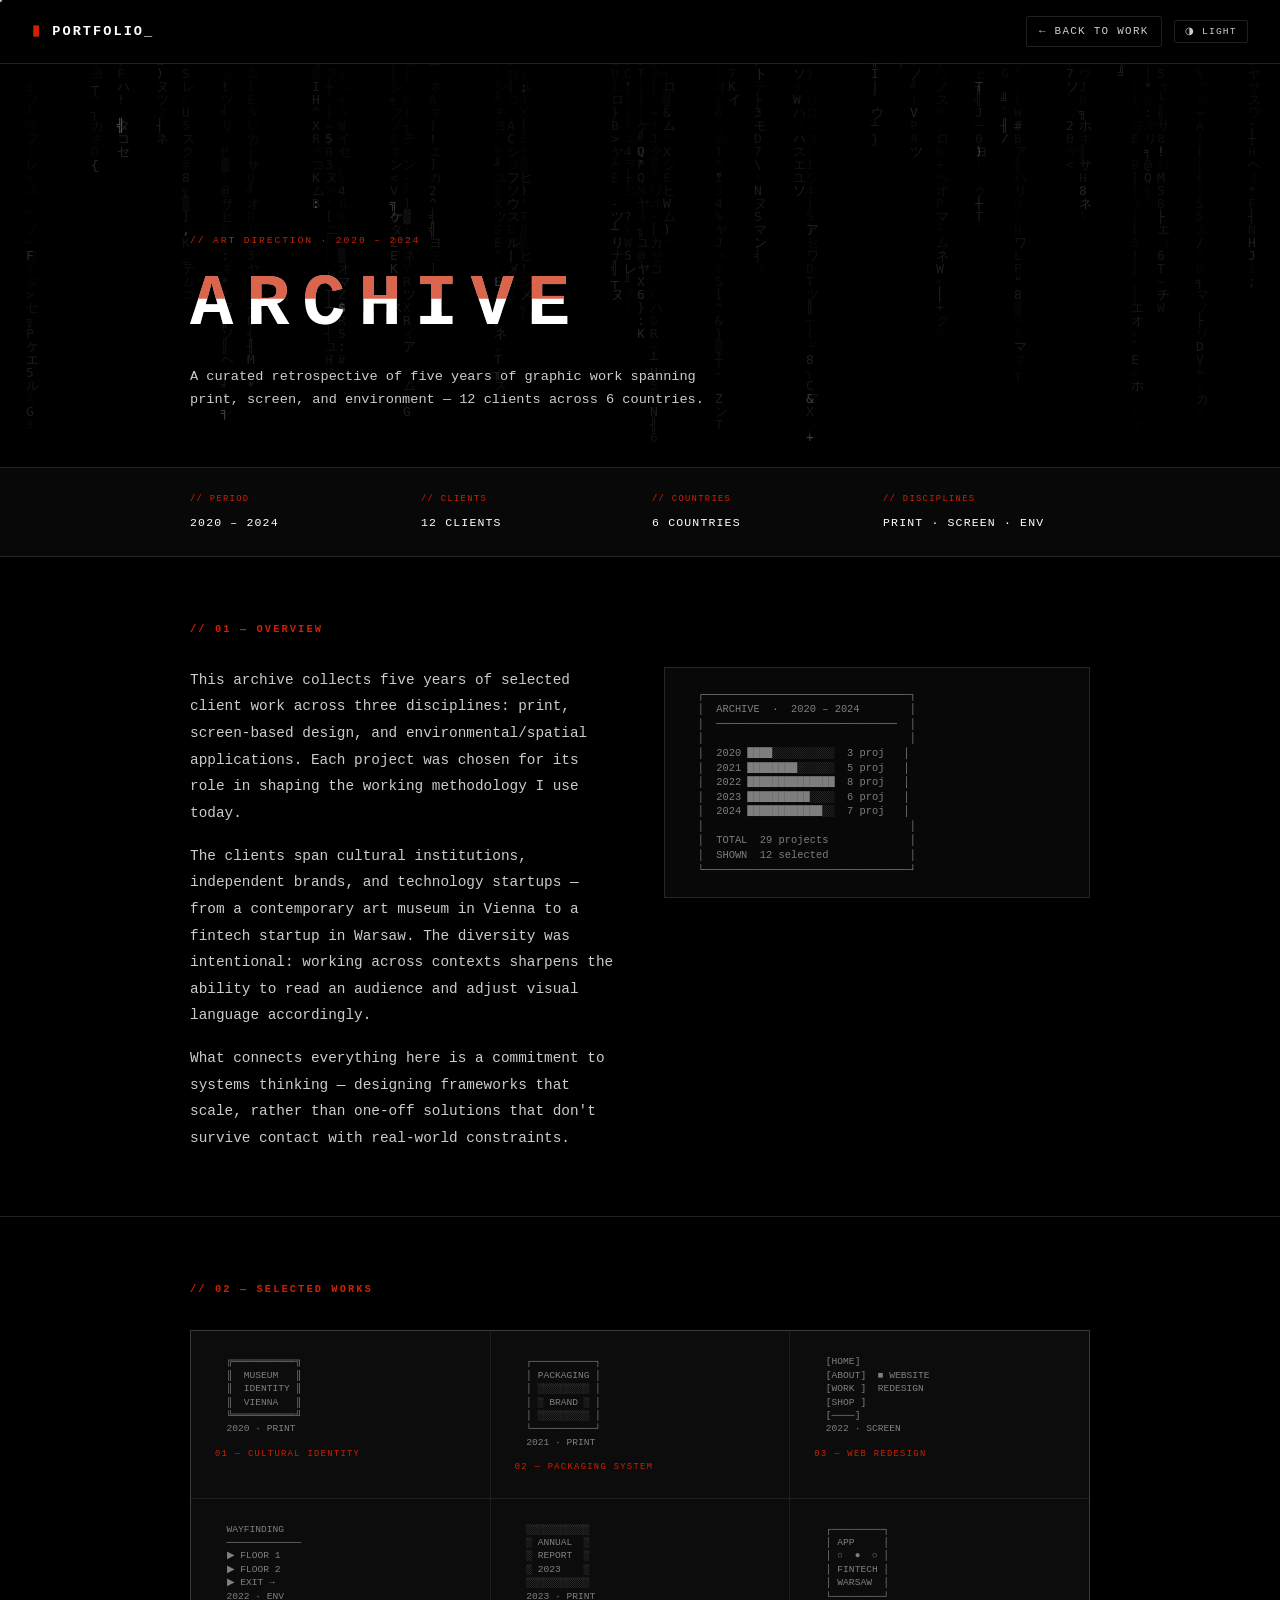
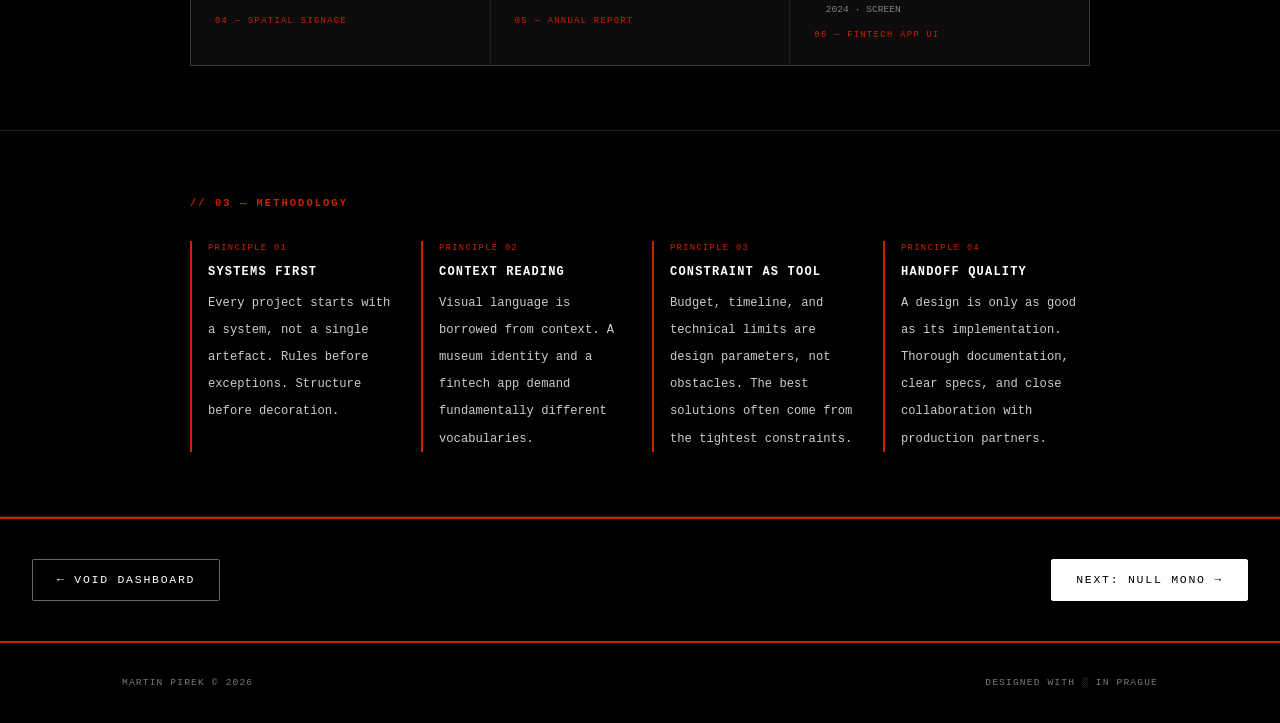
==== projects/archive.html @ 2f3c6353 "Initial portfolio site — Martin Pirek Matrix white/black theme, homepage, about, work, contact, and " ====
<!DOCTYPE html>
<html lang="en" data-page="project">
<head>
  <meta charset="UTF-8" />
  <meta name="viewport" content="width=device-width, initial-scale=1.0" />
  <title>Archive 2020–2024 — Martin Pirek</title>
  <link rel="stylesheet" href="../style.css" />
</head>
<body>

  <canvas id="matrix-canvas"></canvas>

  <nav id="navbar">
    <div class="nav-brand"><span class="nav-cursor">▮</span> PORTFOLIO_</div>
    <div style="display:flex;gap:0.75rem;align-items:center;">
      <a href="../index.html#work" class="nav-back">← BACK TO WORK</a>
      <button class="theme-toggle" id="theme-toggle" aria-label="Toggle light/dark mode">
        <span id="theme-label">◑ LIGHT</span>
      </button>
    </div>
  </nav>

  <main>

    <!-- HERO -->
    <section class="project-hero">
      <div class="project-hero-inner">
        <span class="project-cat">// ART DIRECTION · 2020 – 2024</span>
        <h1 class="project-title glitch" data-text="ARCHIVE">ARCHIVE</h1>
        <p class="project-tagline">A curated retrospective of five years of graphic work spanning print, screen, and environment — 12 clients across 6 countries.</p>
      </div>
    </section>

    <!-- META -->
    <div class="project-meta-bar">
      <div class="meta-grid">
        <div><span class="meta-label">// PERIOD</span><span class="meta-value">2020 – 2024</span></div>
        <div><span class="meta-label">// CLIENTS</span><span class="meta-value">12 CLIENTS</span></div>
        <div><span class="meta-label">// COUNTRIES</span><span class="meta-value">6 COUNTRIES</span></div>
        <div><span class="meta-label">// DISCIPLINES</span><span class="meta-value">PRINT · SCREEN · ENV</span></div>
      </div>
    </div>

    <!-- OVERVIEW -->
    <section class="project-section">
      <div class="project-section-inner">
        <h2 class="project-section-title">// 01 — OVERVIEW</h2>
        <div class="project-body">
          <div>
            <p>This archive collects five years of selected client work across three disciplines: print, screen-based design, and environmental/spatial applications. Each project was chosen for its role in shaping the working methodology I use today.</p>
            <p>The clients span cultural institutions, independent brands, and technology startups — from a contemporary art museum in Vienna to a fintech startup in Warsaw. The diversity was intentional: working across contexts sharpens the ability to read an audience and adjust visual language accordingly.</p>
            <p>What connects everything here is a commitment to systems thinking — designing frameworks that scale, rather than one-off solutions that don't survive contact with real-world constraints.</p>
          </div>
          <pre class="project-ascii-block">
  ┌─────────────────────────────────┐
  │  ARCHIVE  ·  2020 – 2024        │
  │  ─────────────────────────────  │
  │                                 │
  │  2020 ████░░░░░░░░░░  3 proj   │
  │  2021 ████████░░░░░░  5 proj   │
  │  2022 ██████████████  8 proj   │
  │  2023 ██████████░░░░  6 proj   │
  │  2024 ████████████░░  7 proj   │
  │                                 │
  │  TOTAL  29 projects             │
  │  SHOWN  12 selected             │
  └─────────────────────────────────┘</pre>
        </div>
      </div>
    </section>

    <!-- SELECTED WORKS -->
    <section class="project-section">
      <div class="project-section-inner">
        <h2 class="project-section-title">// 02 — SELECTED WORKS</h2>
        <div class="gallery-grid">
          <div class="gallery-item">  ╔═══════════╗
  ║  MUSEUM   ║
  ║  IDENTITY ║
  ║  VIENNA   ║
  ╚═══════════╝
  2020 · PRINT<span class="gallery-item-label">01 — CULTURAL IDENTITY</span></div>
          <div class="gallery-item">  ┌───────────┐
  │ PACKAGING │
  │ ░░░░░░░░░ │
  │ ░ BRAND ░ │
  │ ░░░░░░░░░ │
  └───────────┘
  2021 · PRINT<span class="gallery-item-label">02 — PACKAGING SYSTEM</span></div>
          <div class="gallery-item">  [HOME]
  [ABOUT]  ■ WEBSITE
  [WORK ]  REDESIGN
  [SHOP ]
  [────]
  2022 · SCREEN<span class="gallery-item-label">03 — WEB REDESIGN</span></div>
          <div class="gallery-item">  WAYFINDING
  ─────────────
  ▶ FLOOR 1
  ▶ FLOOR 2
  ▶ EXIT →
  2022 · ENV<span class="gallery-item-label">04 — SPATIAL SIGNAGE</span></div>
          <div class="gallery-item">  ░░░░░░░░░░░
  ░ ANNUAL  ░
  ░ REPORT  ░
  ░ 2023    ░
  ░░░░░░░░░░░
  2023 · PRINT<span class="gallery-item-label">05 — ANNUAL REPORT</span></div>
          <div class="gallery-item">  ┌─────────┐
  │ APP     │
  │ ○  ●  ○ │
  │ FINTECH │
  │ WARSAW  │
  └─────────┘
  2024 · SCREEN<span class="gallery-item-label">06 — FINTECH APP UI</span></div>
        </div>
      </div>
    </section>

    <!-- METHODOLOGY -->
    <section class="project-section">
      <div class="project-section-inner">
        <h2 class="project-section-title">// 03 — METHODOLOGY</h2>
        <div class="process-steps">
          <div class="process-step">
            <span class="step-num">PRINCIPLE 01</span>
            <span class="step-title">SYSTEMS FIRST</span>
            <span class="step-desc">Every project starts with a system, not a single artefact. Rules before exceptions. Structure before decoration.</span>
          </div>
          <div class="process-step">
            <span class="step-num">PRINCIPLE 02</span>
            <span class="step-title">CONTEXT READING</span>
            <span class="step-desc">Visual language is borrowed from context. A museum identity and a fintech app demand fundamentally different vocabularies.</span>
          </div>
          <div class="process-step">
            <span class="step-num">PRINCIPLE 03</span>
            <span class="step-title">CONSTRAINT AS TOOL</span>
            <span class="step-desc">Budget, timeline, and technical limits are design parameters, not obstacles. The best solutions often come from the tightest constraints.</span>
          </div>
          <div class="process-step">
            <span class="step-num">PRINCIPLE 04</span>
            <span class="step-title">HANDOFF QUALITY</span>
            <span class="step-desc">A design is only as good as its implementation. Thorough documentation, clear specs, and close collaboration with production partners.</span>
          </div>
        </div>
      </div>
    </section>

    <!-- PROJECT NAV -->
    <div class="project-nav-footer">
      <a href="void-dashboard.html" class="btn-ghost">← VOID DASHBOARD</a>
      <a href="null-mono.html" class="btn-primary">NEXT: NULL MONO →</a>
    </div>

  </main>

  <footer class="site-footer">
    <div class="footer-inner">
      <div class="footer-bottom">
        <span>MARTIN PIREK © 2026</span>
        <span>DESIGNED WITH ░ IN PRAGUE</span>
      </div>
    </div>
  </footer>

  <script src="../script.js"></script>
</body>
</html>
---- style.css ----
/* ═══════════════════════════════════════════════════════════
   PORTFOLIO — MATRIX WHITE/BLACK THEME
   ═══════════════════════════════════════════════════════════ */

/* ─── RESET & TOKENS ─────────────────────────────────────── */
*, *::before, *::after {
  margin: 0;
  padding: 0;
  box-sizing: border-box;
}

:root {
  --bg:         #000000;
  --surface:    rgba(10, 10, 10, 0.88);
  --surface-2:  rgba(20, 20, 20, 0.92);
  --border:     rgba(255, 255, 255, 0.12);
  --border-hi:  rgba(255, 255, 255, 0.4);
  --text:       #ffffff;
  --text-dim:   rgba(255, 255, 255, 0.8);
  --text-faint: rgba(255, 255, 255, 0.48);
  --accent:     #ffffff;
  --red:        #cc2200;
  --mono:       'Courier New', 'Courier', monospace;
  --nav-h:      64px;
  --radius:     2px;
}

html {
  scroll-behavior: smooth;
  scroll-padding-top: var(--nav-h);
  background: var(--bg);
  color: var(--text);
  font-family: var(--mono);
  font-size: 16px;
  line-height: 1.7;
  -webkit-font-smoothing: antialiased;
}

body {
  overflow-x: hidden;
  min-height: 100vh;
}

a { color: inherit; text-decoration: none; }
ul { list-style: none; }
img { display: block; max-width: 100%; }

/* ─── LIGHT MODE TOKENS ──────────────────────────────────── */
html[data-theme="light"] {
  --bg:         #f5f5f0;
  --surface:    rgba(235, 235, 230, 0.92);
  --surface-2:  rgba(220, 220, 215, 0.96);
  --border:     rgba(0, 0, 0, 0.1);
  --border-hi:  rgba(0, 0, 0, 0.35);
  --text:       #000000;
  --text-dim:   rgba(0, 0, 0, 0.78);
  --text-faint: rgba(0, 0, 0, 0.52);
  --accent:     #000000;
  --red:        #cc2200;
}

html[data-theme="light"] body { background: var(--bg); }

html[data-theme="light"] #navbar {
  background: rgba(245, 245, 240, 0.88);
}

html[data-theme="light"] .btn-primary {
  background: #000;
  color: #fff;
  border-color: #000;
}

html[data-theme="light"] .btn-primary:hover {
  background: transparent;
  color: #000;
}

html[data-theme="light"] .btn-submit:hover {
  background: #000;
  color: #fff;
  border-color: #000;
}

/* ─── SCROLLBAR ──────────────────────────────────────────── */
::-webkit-scrollbar              { width: 6px; }
::-webkit-scrollbar-track        { background: #000; }
::-webkit-scrollbar-thumb        { background: #333; border-radius: 0; }
::-webkit-scrollbar-thumb:hover  { background: #555; }

html[data-theme="light"] ::-webkit-scrollbar-track { background: #f5f5f0; }
html[data-theme="light"] ::-webkit-scrollbar-thumb { background: #bbb; }
html[data-theme="light"] ::-webkit-scrollbar-thumb:hover { background: #888; }

/* ─── MATRIX CANVAS ──────────────────────────────────────── */
#matrix-canvas {
  position: fixed;
  inset: 0;
  z-index: 0;
  pointer-events: none;
  opacity: 0.38;
}

/* ─── NAV ────────────────────────────────────────────────── */
#navbar {
  position: fixed;
  top: 0;
  left: 0;
  right: 0;
  z-index: 100;
  height: var(--nav-h);
  display: flex;
  align-items: center;
  justify-content: space-between;
  padding: 0 2rem;
  background: rgba(0, 0, 0, 0.85);
  border-bottom: 1px solid var(--border);
  backdrop-filter: blur(8px);
  -webkit-backdrop-filter: blur(8px);
  transition: border-color 0.3s;
}

#navbar.scrolled {
  border-bottom-color: var(--border-hi);
}

.nav-brand {
  font-size: 0.85rem;
  font-weight: bold;
  letter-spacing: 0.15em;
  white-space: nowrap;
  color: var(--text);
}

.nav-cursor {
  animation: blink 1s step-end infinite;
  color: var(--red);
}

.nav-links {
  display: flex;
  gap: 0.25rem;
}

.nav-link {
  padding: 0.35rem 0.75rem;
  font-size: 0.72rem;
  letter-spacing: 0.12em;
  color: var(--text-dim);
  border: 1px solid transparent;
  border-radius: var(--radius);
  transition: color 0.2s, border-color 0.2s, background 0.2s;
}

.nav-link:hover,
.nav-link.active {
  color: var(--red);
  border-color: var(--red);
  background: rgba(204,34,0,0.06);
}

.nav-toggle {
  display: none;
  flex-direction: column;
  gap: 5px;
  cursor: pointer;
  background: none;
  border: none;
  padding: 4px;
}

.nav-toggle span {
  display: block;
  width: 24px;
  height: 1px;
  background: var(--text);
  transition: transform 0.3s, opacity 0.3s;
}

/* ── Theme toggle ── */
.theme-toggle {
  background: transparent;
  border: 1px solid var(--border);
  color: var(--text-dim);
  font-family: var(--mono);
  font-size: 0.6rem;
  letter-spacing: 0.12em;
  padding: 0.3rem 0.65rem;
  border-radius: var(--radius);
  cursor: pointer;
  white-space: nowrap;
  transition: color 0.2s, border-color 0.2s, background 0.2s;
}

.theme-toggle:hover {
  color: var(--text);
  border-color: var(--border-hi);
  background: rgba(128,128,128,0.08);
}

/* ─── SECTIONS ───────────────────────────────────────────── */
.section {
  position: relative;
  z-index: 1;
  min-height: 100vh;
  display: flex;
  align-items: center;
}

.section-inner {
  width: 100%;
  max-width: 1100px;
  margin: 0 auto;
  padding: 6rem 2rem;
}

.section-header {
  display: flex;
  align-items: center;
  gap: 1.25rem;
  margin-bottom: 3.5rem;
}

.section-index {
  font-size: 0.72rem;
  color: var(--red);
  letter-spacing: 0.1em;
  white-space: nowrap;
}

.section-title {
  font-size: 1.6rem;
  font-weight: bold;
  letter-spacing: 0.25em;
  white-space: nowrap;
}

.section-line {
  flex: 1;
  height: 1px;
  background: linear-gradient(to right, var(--red), var(--border));
}

/* ─── HERO ───────────────────────────────────────────────── */
.hero-section {
  background: transparent;
  padding-top: var(--nav-h);
}

.hero-inner {
  width: 100%;
  max-width: 900px;
  margin: 0 auto;
  padding: 0 2rem;
  display: flex;
  flex-direction: column;
  align-items: flex-start;
  gap: 1.5rem;
}

.ascii-badge {
  font-size: 0.7rem;
  line-height: 1.4;
  color: var(--text-dim);
  white-space: pre;
  overflow-x: auto;
}

/* ── Glitch Effect ── */
.hero-name {
  font-size: clamp(3rem, 9vw, 6.5rem);
  font-weight: bold;
  letter-spacing: 0.15em;
  line-height: 1;
  position: relative;
  cursor: default;
}

.glitch {
  position: relative;
}

.glitch::before,
.glitch::after {
  content: attr(data-text);
  position: absolute;
  top: 0;
  left: 0;
  width: 100%;
  height: 100%;
  pointer-events: none;
}

.glitch::before {
  color: rgba(204, 34, 0, 0.7);
  clip-path: polygon(0 0, 100% 0, 100% 42%, 0 42%);
  animation: glitch-top 3.5s infinite;
}

.glitch::after {
  color: rgba(255,255,255,0.4);
  clip-path: polygon(0 58%, 100% 58%, 100% 100%, 0 100%);
  animation: glitch-bot 3.5s infinite;
}

@keyframes glitch-top {
  0%, 92%, 100% { transform: translate(0); opacity: 0; }
  93%            { transform: translate(-3px, -1px); opacity: 1; }
  95%            { transform: translate(3px, 1px);  opacity: 1; }
  97%            { transform: translate(-2px, 0);   opacity: 1; }
  99%            { transform: translate(0);          opacity: 0; }
}

@keyframes glitch-bot {
  0%, 92%, 100% { transform: translate(0); opacity: 0; }
  94%            { transform: translate(3px, 1px);  opacity: 1; }
  96%            { transform: translate(-3px, 0);   opacity: 1; }
  98%            { transform: translate(2px, -1px); opacity: 1; }
  99%            { transform: translate(0);          opacity: 0; }
}

.hero-tags {
  display: flex;
  align-items: center;
  gap: 0.75rem;
  flex-wrap: wrap;
}

.tag {
  font-size: 0.65rem;
  letter-spacing: 0.18em;
  color: var(--text-dim);
  border: 1px solid var(--border);
  padding: 0.25rem 0.6rem;
  border-radius: var(--radius);
}

.tag-sep {
  color: var(--text-faint);
  font-size: 0.65rem;
}

.hero-sub {
  font-size: 0.8rem;
  color: var(--text-dim);
  letter-spacing: 0.05em;
  min-height: 1.4em;
}

.hero-sub::after {
  content: '▌';
  animation: blink 0.75s step-end infinite;
  margin-left: 2px;
}

.hero-cta {
  display: flex;
  gap: 1rem;
  flex-wrap: wrap;
  padding-top: 0.5rem;
}

/* Buttons */
.btn-primary, .btn-ghost {
  display: inline-block;
  padding: 0.65rem 1.5rem;
  font-family: var(--mono);
  font-size: 0.72rem;
  letter-spacing: 0.15em;
  border-radius: var(--radius);
  transition: background 0.2s, color 0.2s, border-color 0.2s, box-shadow 0.2s;
  cursor: pointer;
}

.btn-primary {
  background: #fff;
  color: #000;
  border: 1px solid #fff;
}

.btn-primary:hover {
  background: transparent;
  color: #fff;
  box-shadow: 0 0 18px rgba(255,255,255,0.15);
}

.btn-ghost {
  background: transparent;
  color: var(--text);
  border: 1px solid var(--border-hi);
}

.btn-ghost:hover {
  border-color: #fff;
  box-shadow: 0 0 18px rgba(255,255,255,0.1);
}

.hero-scroll-hint {
  display: flex;
  flex-direction: column;
  align-items: flex-start;
  gap: 0.5rem;
  margin-top: 2rem;
  font-size: 0.6rem;
  letter-spacing: 0.2em;
  color: var(--text-faint);
}

.scroll-line {
  width: 1px;
  height: 40px;
  background: var(--border);
  position: relative;
  overflow: hidden;
}

.scroll-line::after {
  content: '';
  position: absolute;
  top: -100%;
  left: 0;
  width: 100%;
  height: 100%;
  background: var(--text);
  animation: scroll-drop 2s ease-in-out infinite;
}

@keyframes scroll-drop {
  0%   { top: -100%; }
  100% { top: 100%;  }
}

/* ─── ABOUT ──────────────────────────────────────────────── */
.about-section {
  background: var(--surface);
  border-top:    1px solid var(--border);
  border-bottom: 1px solid var(--border);
}

.about-grid {
  display: grid;
  grid-template-columns: 280px 1fr;
  gap: 4rem;
  align-items: start;
}

.ascii-portrait {
  font-size: 0.7rem;
  line-height: 1.35;
  color: var(--text-dim);
  white-space: pre;
}

.about-stats {
  display: flex;
  gap: 1.5rem;
  margin-top: 1.5rem;
}

.stat {
  display: flex;
  flex-direction: column;
}

.stat-num {
  font-size: 1.4rem;
  font-weight: bold;
  letter-spacing: 0.05em;
  color: var(--red);
}

.stat-label {
  font-size: 0.6rem;
  color: var(--text-faint);
  letter-spacing: 0.12em;
  margin-top: 0.1rem;
}

.about-text p {
  color: var(--text-dim);
  margin-bottom: 1rem;
  font-size: 0.9rem;
  line-height: 1.75;
}

.about-text p strong {
  color: var(--text);
}

.about-intro {
  font-size: 0.9rem !important;
  color: var(--text) !important;
}

.skills-block {
  margin-top: 2rem;
}

.skills-title {
  font-size: 0.7rem;
  letter-spacing: 0.15em;
  color: var(--text-faint);
  margin-bottom: 1rem;
  font-weight: normal;
}

.skills-grid {
  display: grid;
  grid-template-columns: 1fr 1fr;
  gap: 0.75rem 2rem;
}

.skill-item {
  display: flex;
  flex-direction: column;
  gap: 0.3rem;
}

.skill-name {
  font-size: 0.62rem;
  letter-spacing: 0.1em;
  color: var(--text-dim);
}

.skill-bar {
  width: 100%;
  height: 2px;
  background: var(--border);
  border-radius: 0;
  overflow: hidden;
}

.skill-fill {
  height: 100%;
  width: var(--fill);
  background: var(--text);
  transform: scaleX(0);
  transform-origin: left;
  transition: transform 1s cubic-bezier(0.16, 1, 0.3, 1);
}

.skill-fill.animated {
  transform: scaleX(1);
}

/* ─── WORK ───────────────────────────────────────────────── */
.work-section {
  background: var(--bg);
}

.work-grid {
  display: grid;
  grid-template-columns: repeat(3, 1fr);
  gap: 1px;
  border: 1px solid var(--border);
}

.project-card {
  position: relative;
  padding: 1.5rem;
  border-right: 1px solid var(--border);
  border-bottom: 1px solid var(--border);
  background: var(--surface);
  overflow: hidden;
  transition: background 0.3s;
  cursor: pointer;
}

.project-card:nth-child(3n) {
  border-right: none;
}

.project-card {
  cursor: pointer;
}

.project-card.featured {
  grid-column: span 2;
  border-left: 3px solid var(--red);
}

.project-card:hover {
  background: var(--surface-2);
}

/* grain overlay */
.card-noise {
  position: absolute;
  inset: 0;
  opacity: 0;
  background-image: url("data:image/svg+xml,%3Csvg xmlns='http://www.w3.org/2000/svg' width='200' height='200'%3E%3Cfilter id='n'%3E%3CfeTurbulence type='fractalNoise' baseFrequency='0.65' numOctaves='3' stitchTiles='stitch'/%3E%3C/filter%3E%3Crect width='200' height='200' filter='url(%23n)' opacity='0.2'/%3E%3C/svg%3E");
  transition: opacity 0.3s;
  pointer-events: none;
}

.project-card:hover .card-noise {
  opacity: 1;
}

.card-top {
  display: flex;
  justify-content: space-between;
  align-items: center;
  margin-bottom: 0.75rem;
}

.card-tag {
  font-size: 0.58rem;
  letter-spacing: 0.15em;
  color: var(--red);
  color: var(--text-faint);
  border: 1px solid var(--border);
  padding: 0.15rem 0.45rem;
}

.card-year {
  font-size: 0.58rem;
  color: var(--text-faint);
}

.card-ascii {
  font-size: 0.62rem;
  line-height: 1.35;
  color: var(--text-dim);
  margin-bottom: 0.75rem;
  white-space: pre;
  overflow-x: auto;
}

.card-title {
  font-size: 0.9rem;
  letter-spacing: 0.1em;
  margin-bottom: 0.5rem;
  font-weight: bold;
}

.card-desc {
  font-size: 0.78rem;
  color: var(--text-dim);
  line-height: 1.6;
  margin-bottom: 1rem;
}

.card-link {
  font-size: 0.62rem;
  letter-spacing: 0.15em;
  color: var(--red);
  border-bottom: 1px solid rgba(204, 34, 0, 0.3);
  padding-bottom: 1px;
  transition: color 0.2s, border-color 0.2s;
}

.card-link:hover {
  color: var(--red);
  border-color: var(--red);
  filter: brightness(1.2);
}

/* ─── CONTACT ────────────────────────────────────────────── */
.contact-section {
  background: var(--surface);
  border-top: 1px solid var(--border);
}

.contact-grid {
  display: grid;
  grid-template-columns: 360px 1fr;
  gap: 4rem;
  align-items: start;
}

.ascii-terminal {
  font-size: 0.65rem;
  line-height: 1.45;
  color: var(--text-dim);
  white-space: pre;
}

.contact-links {
  display: flex;
  flex-direction: column;
  flex-wrap: wrap;
  gap: 0.5rem;
  margin-top: 1.25rem;
}

.social-link {
  font-size: 0.68rem;
  letter-spacing: 0.12em;
  color: var(--text-faint);
  border-bottom: 1px solid transparent;
  padding-bottom: 1px;
  transition: color 0.2s, border-color 0.2s;
  width: fit-content;
}

.social-link:hover {
  color: var(--red);
  border-color: var(--red);
}

@media (max-width: 480px) {
  .contact-links {
    flex-direction: row;
    gap: 0.75rem 1.25rem;
  }
}

/* ── Form ── */
.contact-form {
  display: flex;
  flex-direction: column;
  gap: 1.5rem;
}

.form-field {
  display: flex;
  flex-direction: column;
  gap: 0.5rem;
}

.form-field label {
  font-size: 0.65rem;
  letter-spacing: 0.15em;
  color: var(--text-faint);
}

.input-wrap {
  display: flex;
  align-items: center;
  border-bottom: 1px solid var(--border);
  transition: border-color 0.2s;
}

.input-wrap:focus-within {
  border-color: var(--text);
}

.textarea-wrap {
  align-items: flex-start;
}

.input-prefix {
  font-size: 1rem;
  color: var(--red);
  padding-right: 0.5rem;
  flex-shrink: 0;
  line-height: 1;
  padding-top: 0.6rem;
}

.contact-form input,
.contact-form textarea {
  flex: 1;
  background: transparent;
  border: none;
  outline: none;
  color: var(--text);
  font-family: var(--mono);
  font-size: 0.82rem;
  padding: 0.55rem 0;
  caret-color: var(--text);
  resize: none;
  line-height: 1.6;
}

.contact-form input::placeholder,
.contact-form textarea::placeholder {
  color: var(--text-faint);
}

.btn-submit {
  background: transparent;
  color: var(--text);
  border: 1px solid var(--border-hi);
  padding: 0.75rem 2rem;
  font-family: var(--mono);
  font-size: 0.72rem;
  letter-spacing: 0.2em;
  cursor: pointer;
  border-radius: var(--radius);
  transition: background 0.2s, color 0.2s, border-color 0.2s, box-shadow 0.2s;
  width: fit-content;
  position: relative;
  overflow: hidden;
}

.btn-submit:hover {
  background: var(--red);
  color: #fff;
  border-color: var(--red);
  border-color: #fff;
  box-shadow: 0 0 24px rgba(255,255,255,0.12);
}

.btn-submit:disabled {
  opacity: 0.5;
  cursor: not-allowed;
}

.form-feedback {
  font-size: 0.7rem;
  letter-spacing: 0.08em;
  min-height: 1.4em;
  transition: color 0.3s;
}

.form-feedback.success { color: #fff; }
.form-feedback.error   { color: rgba(255,255,255,0.5); }

/* ─── FOOTER ─────────────────────────────────────────────── */
.site-footer {
  position: relative;
  z-index: 1;
  border-top: 2px solid var(--red);
  background: var(--bg);
}

.footer-inner {
  max-width: 1100px;
  margin: 0 auto;
  padding: 2rem;
}

.footer-ascii {
  font-size: 0.55rem;
  line-height: 1.4;
  color: var(--text-faint);
  white-space: pre;
  overflow-x: auto;
  margin-bottom: 1rem;
}

.footer-bottom {
  display: flex;
  justify-content: space-between;
  align-items: center;
  font-size: 0.6rem;
  letter-spacing: 0.12em;
  color: var(--text-faint);
}

/* ─── ANIMATIONS ─────────────────────────────────────────── */
@keyframes blink {
  0%, 100% { opacity: 1; }
  50%       { opacity: 0; }
}

/* Reveal on scroll */
.reveal {
  opacity: 0;
  transform: translateY(20px);
  transition: opacity 0.7s ease, transform 0.7s ease;
}

.reveal.visible {
  opacity: 1;
  transform: translateY(0);
}

/* ─── RESPONSIVE ─────────────────────────────────────────── */
@media (max-width: 960px) {
  .work-grid {
    grid-template-columns: repeat(2, 1fr);
  }

  .project-card.featured {
    grid-column: span 2;
  }

  .project-card:nth-child(3n) {
    border-right: 1px solid var(--border);
  }

  .project-card:nth-child(2n) {
    border-right: none;
  }

  .about-grid,
  .contact-grid {
    grid-template-columns: 1fr;
    gap: 2.5rem;
  }
}

@media (max-width: 640px) {
  #navbar { padding: 0 1.25rem; }

  .nav-links {
    display: none;
    position: fixed;
    top: var(--nav-h);
    left: 0;
    right: 0;
    background: rgba(0,0,0,0.97);
    border-bottom: 1px solid var(--border);
    flex-direction: column;
    align-items: flex-start;
    padding: 1rem 1.25rem 1.5rem;
    gap: 0.25rem;
  }

  .nav-links.open { display: flex; }
  .nav-toggle      { display: flex; }

  .hero-inner,
  .section-inner { padding: 0 1.25rem; }

  .section-inner { padding-top: 4rem; padding-bottom: 4rem; }

  .ascii-badge { font-size: 0.55rem; }

  .skills-grid { grid-template-columns: 1fr; }

  .work-grid {
    grid-template-columns: 1fr;
    border: none;
    gap: 1px;
  }

  .project-card,
  .project-card.featured {
    grid-column: span 1;
    border-right: 1px solid var(--border);
  }

  .footer-bottom {
    flex-direction: column;
    gap: 0.5rem;
    text-align: center;
  }
}

/* ═══════════════════════════════════════════════════════════
   PROJECT SUBPAGES
   ═══════════════════════════════════════════════════════════ */

.nav-back {
  font-size: 0.68rem;
  letter-spacing: 0.12em;
  color: var(--text-dim);
  border: 1px solid var(--border);
  padding: 0.3rem 0.75rem;
  border-radius: var(--radius);
  transition: color 0.2s, border-color 0.2s;
}
.nav-back:hover {
  color: var(--red);
  border-color: var(--red);
}

/* ── Project page: rain only at the top ── */
html[data-page="project"] #matrix-canvas {
  -webkit-mask-image: linear-gradient(to bottom, black 40%, transparent 72%);
  mask-image:         linear-gradient(to bottom, black 40%, transparent 72%);
}

html[data-page="project"] .project-section,
html[data-page="project"] .project-nav-footer,
html[data-page="project"] .site-footer {
  background: var(--bg);
}

/* ── Project Hero ── */
.project-hero {
  position: relative;
  z-index: 1;
  min-height: 52vh;
  display: flex;
  align-items: flex-end;
  padding: calc(var(--nav-h) + 4rem) 2rem 3.5rem;
  border-bottom: 1px solid var(--border);
}

.project-hero-inner {
  max-width: 900px;
  margin: 0 auto;
  width: 100%;
}

.project-cat {
  display: inline-block;
  font-size: 0.6rem;
  letter-spacing: 0.2em;
  color: var(--red);
  margin-bottom: 1rem;
}

.project-title {
  font-size: clamp(2rem, 6vw, 4.5rem);
  font-weight: bold;
  letter-spacing: 0.18em;
  line-height: 1.1;
  margin-bottom: 1.25rem;
}

.project-tagline {
  font-size: 0.85rem;
  color: var(--text-dim);
  max-width: 560px;
  line-height: 1.7;
}

/* ── Meta bar ── */
.project-meta-bar {
  position: relative;
  z-index: 1;
  background: var(--surface);
  border-bottom: 1px solid var(--border);
  padding: 1.5rem 2rem;
}

.meta-grid {
  max-width: 900px;
  margin: 0 auto;
  display: grid;
  grid-template-columns: repeat(4, 1fr);
  gap: 1.5rem;
}

.meta-label {
  display: block;
  font-size: 0.55rem;
  letter-spacing: 0.15em;
  color: var(--red);
  margin-bottom: 0.35rem;
}

.meta-value {
  display: block;
  font-size: 0.72rem;
  letter-spacing: 0.1em;
  color: var(--text);
}

/* ── Project sections ── */
.project-section {
  position: relative;
  z-index: 1;
  padding: 4rem 2rem;
  border-bottom: 1px solid var(--border);
}

.project-section-inner {
  max-width: 900px;
  margin: 0 auto;
}

.project-section-title {
  font-size: 0.65rem;
  letter-spacing: 0.2em;
  color: var(--red);
  margin-bottom: 1.75rem;
}

.project-body {
  display: grid;
  grid-template-columns: 1fr 1fr;
  gap: 3rem;
  align-items: start;
}

.project-body p {
  font-size: 0.9rem;
  color: var(--text-dim);
  line-height: 1.85;
  margin-bottom: 1rem;
}

.project-body p:last-child { margin-bottom: 0; }

.project-ascii-block {
  font-size: 0.65rem;
  line-height: 1.4;
  color: var(--text-faint);
  border: 1px solid var(--border);
  padding: 1.25rem;
  white-space: pre;
  overflow-x: auto;
  background: var(--surface);
}

/* ── Gallery grid ── */
.gallery-grid {
  display: grid;
  grid-template-columns: repeat(3, 1fr);
  gap: 1px;
  background: var(--border);
  border: 1px solid var(--border);
  margin-top: 2rem;
}

.gallery-item {
  background: var(--surface);
  padding: 1.5rem;
  font-size: 0.6rem;
  line-height: 1.4;
  color: var(--text-faint);
  white-space: pre;
  overflow: hidden;
  transition: background 0.2s, color 0.2s;
}

.gallery-item:hover {
  background: var(--surface-2);
  color: var(--text-dim);
}

.gallery-item-label {
  display: block;
  font-size: 0.55rem;
  letter-spacing: 0.15em;
  color: var(--red);
  margin-top: 0.75rem;
  white-space: normal;
}

/* ── Process steps ── */
.process-steps {
  display: grid;
  grid-template-columns: repeat(auto-fit, minmax(180px, 1fr));
  gap: 1.5rem;
  margin-top: 1.5rem;
}

.process-step {
  border-left: 2px solid var(--red);
  padding-left: 1rem;
}

.step-num {
  display: block;
  font-size: 0.55rem;
  letter-spacing: 0.15em;
  color: var(--red);
  margin-bottom: 0.4rem;
}

.step-title {
  display: block;
  font-size: 0.75rem;
  letter-spacing: 0.1em;
  font-weight: bold;
  margin-bottom: 0.4rem;
}

.step-desc {
  font-size: 0.76rem;
  color: var(--text-dim);
  line-height: 1.6;
}

/* ── Project nav footer ── */
.project-nav-footer {
  position: relative;
  z-index: 1;
  display: flex;
  justify-content: space-between;
  align-items: center;
  padding: 2.5rem 2rem;
  background: var(--surface);
  border-top: 2px solid var(--red);
}

/* ── Responsive ── */
@media (max-width: 700px) {
  .meta-grid            { grid-template-columns: repeat(2, 1fr); }
  .project-body         { grid-template-columns: 1fr; gap: 1.5rem; }
  .gallery-grid         { grid-template-columns: 1fr; }
  .project-nav-footer   { flex-direction: column; gap: 1rem; text-align: center; }
}
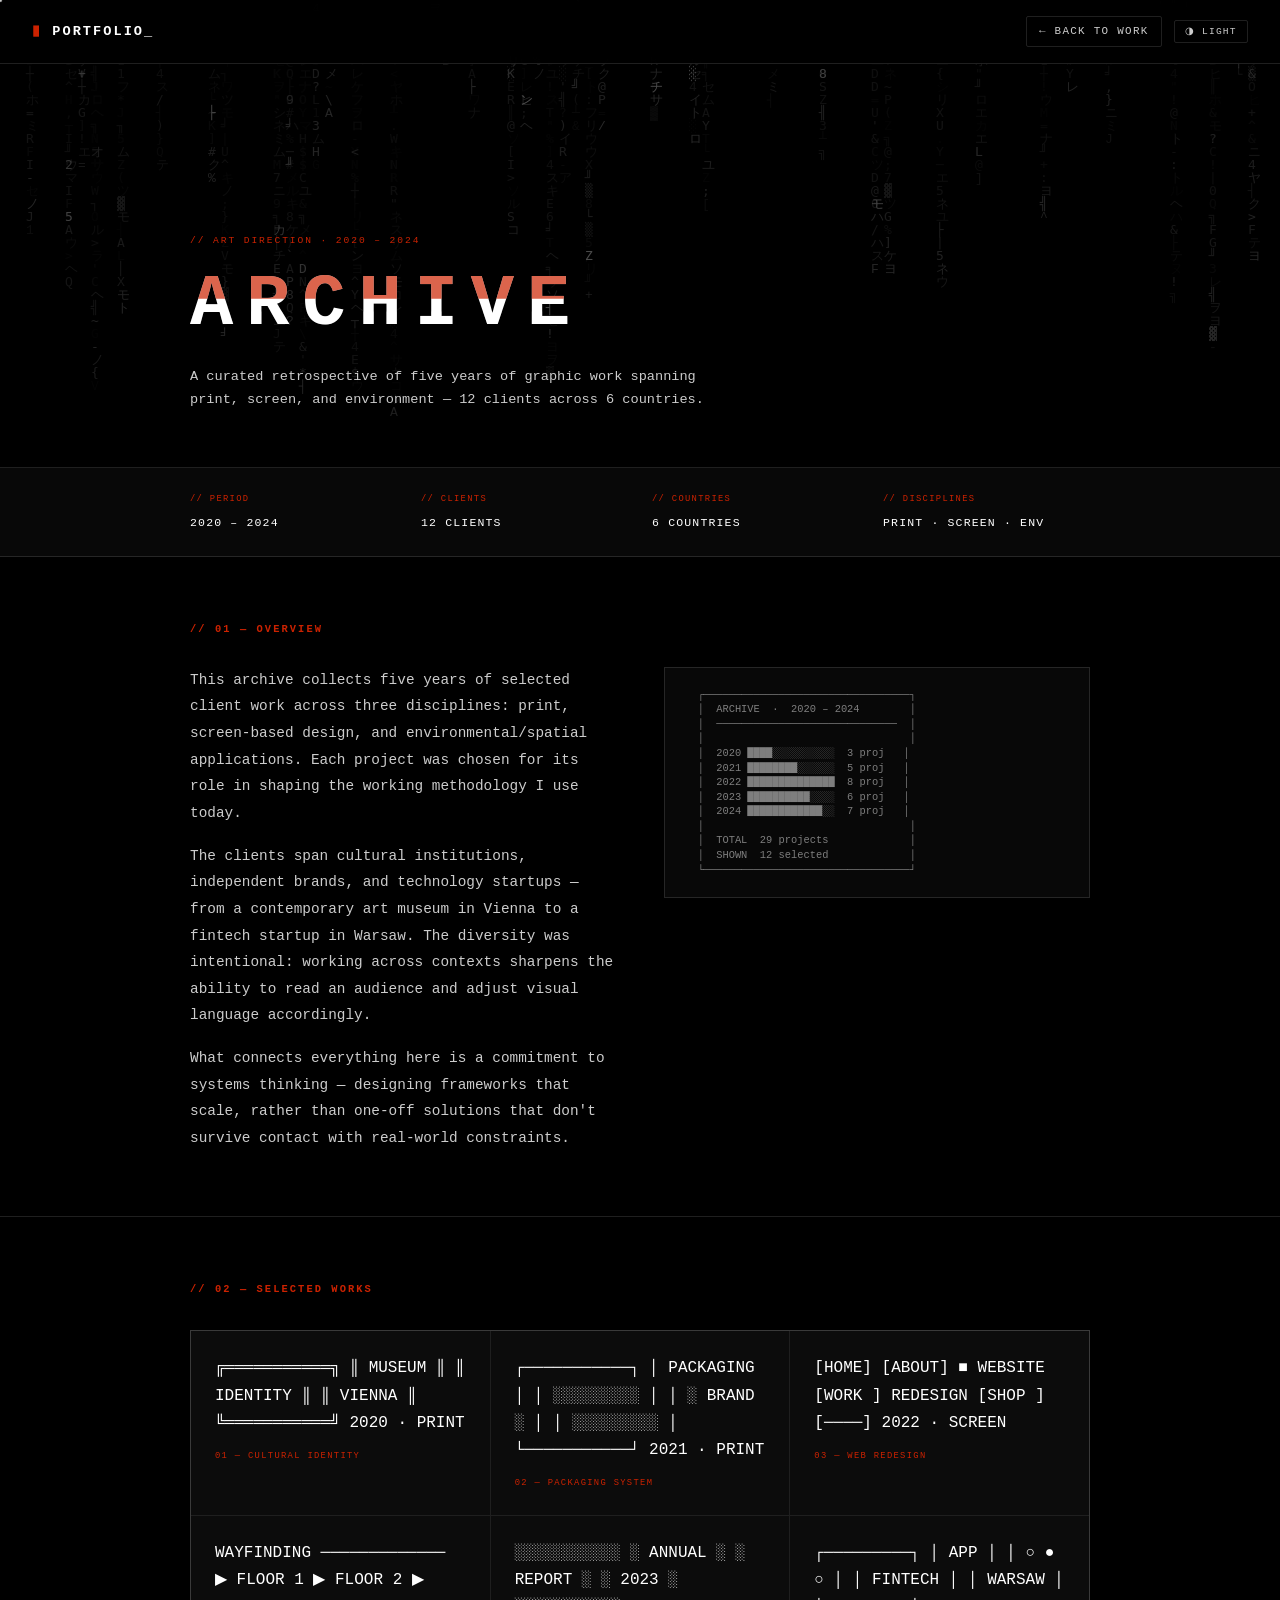
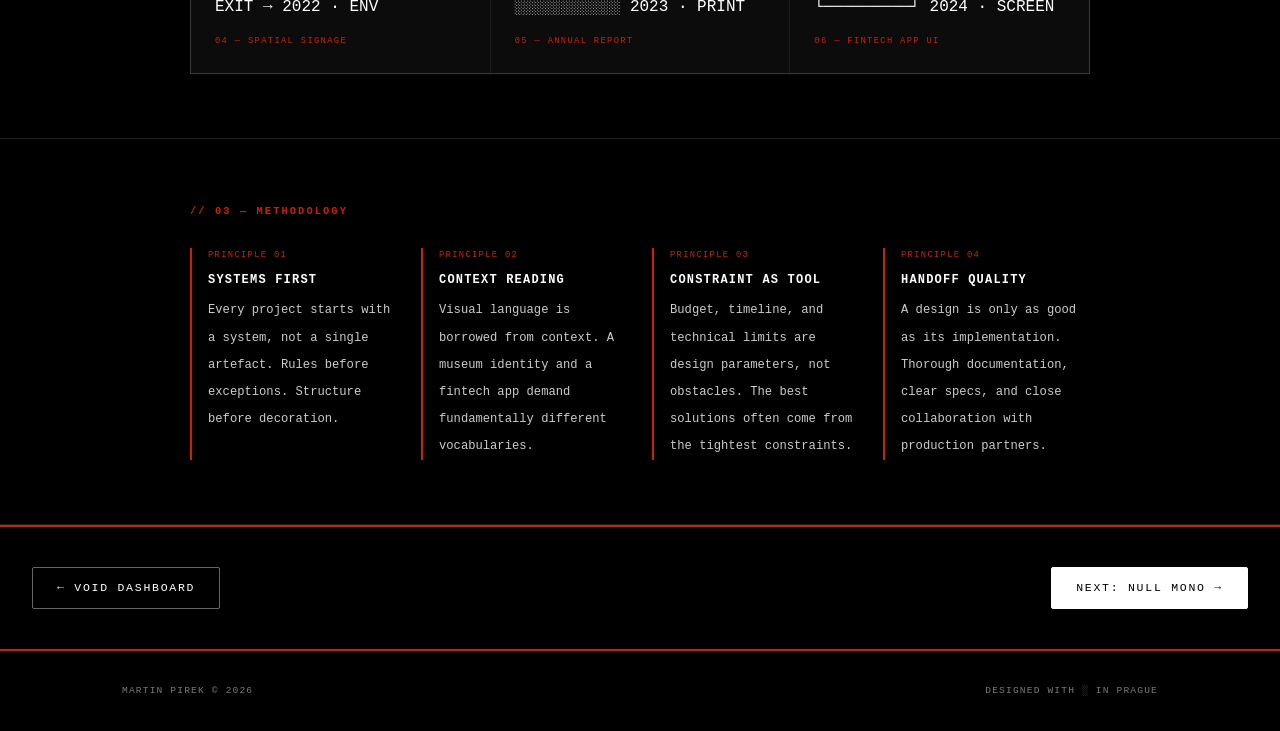
==== commit 0027b326: "Force cache bust — add ?v=2 to CSS and JS references Fixes stale CDN cache on GitHub Pages serving o" ====
--- a/projects/archive.html
+++ b/projects/archive.html
@@ -4,7 +4,7 @@
   <meta charset="UTF-8" />
   <meta name="viewport" content="width=device-width, initial-scale=1.0" />
   <title>Archive 2020–2024 — Martin Pirek</title>
-  <link rel="stylesheet" href="../style.css" />
+  <link rel="stylesheet" href="../style.css?v=2" />
 </head>
 <body>
 
@@ -162,6 +162,6 @@
     </div>
   </footer>
 
-  <script src="../script.js"></script>
+  <script src="../script.js?v=2"></script>
 </body>
 </html>
--- a/style.css
+++ b/style.css
@@ -444,11 +444,33 @@
   align-items: start;
 }
 
-.ascii-portrait {
-  font-size: 0.7rem;
-  line-height: 1.35;
-  color: var(--text-dim);
-  white-space: pre;
+.portrait-emoji-wrap {
+  border: 1px solid var(--border);
+  overflow: hidden;
+  background: var(--surface-2);
+  display: flex;
+  flex-direction: column;
+}
+
+.portrait-photo {
+  width: 100%;
+  display: block;
+  object-fit: cover;
+}
+
+html:not([data-theme="light"]) .portrait-light { display: none; }
+html[data-theme="light"]       .portrait-dark  { display: none; }
+
+.portrait-label {
+  display: flex;
+  flex-direction: column;
+  align-items: center;
+  gap: 0.2rem;
+  padding: 0.75rem 1rem;
+  font-size: 0.62rem;
+  letter-spacing: 0.15em;
+  color: var(--text-dim);
+  border-top: 1px solid var(--border);
 }
 
 .about-stats {
@@ -576,6 +598,11 @@
 
 .project-card.featured {
   grid-column: span 2;
+  border-left: 3px solid var(--red);
+}
+
+.project-card.featured-full {
+  grid-column: span 3;
   border-left: 3px solid var(--red);
 }
 
@@ -798,6 +825,14 @@
   cursor: not-allowed;
 }
 
+a.mailto-btn {
+  display: inline-block;
+  text-decoration: none;
+  font-size: 1rem;
+  padding: 1.25rem 3rem;
+  letter-spacing: 0.25em;
+}
+
 .form-feedback {
   font-size: 0.7rem;
   letter-spacing: 0.08em;
@@ -864,7 +899,8 @@
     grid-template-columns: repeat(2, 1fr);
   }
 
-  .project-card.featured {
+  .project-card.featured,
+  .project-card.featured-full {
     grid-column: span 2;
   }
 
@@ -919,7 +955,8 @@
   }
 
   .project-card,
-  .project-card.featured {
+  .project-card.featured,
+  .project-card.featured-full {
     grid-column: span 1;
     border-right: 1px solid var(--border);
   }
@@ -1090,13 +1127,68 @@
   margin-top: 2rem;
 }
 
+/* ── Image placeholders ── */
+.card-img-placeholder {
+  width: 100%;
+  aspect-ratio: 3 / 2;
+  background: var(--surface-2);
+  border: 1px dashed var(--border-hi);
+  display: flex;
+  align-items: center;
+  justify-content: center;
+  margin-bottom: 0.75rem;
+  overflow: hidden;
+}
+
+.card-img-placeholder::after {
+  content: '[ IMG ]';
+  font-size: 0.55rem;
+  letter-spacing: 0.22em;
+  color: var(--text-faint);
+}
+
+.card-img-placeholder img {
+  width: 100%;
+  height: 100%;
+  object-fit: cover;
+  display: block;
+}
+
+.card-img-placeholder:has(img)::after { display: none; }
+
+.gallery-img-placeholder {
+  width: 100%;
+  aspect-ratio: 4 / 3;
+  background: var(--surface-2);
+  border: 1px dashed var(--border-hi);
+  display: flex;
+  align-items: center;
+  justify-content: center;
+  margin-bottom: 0.75rem;
+  overflow: hidden;
+}
+
+.gallery-img-placeholder::after {
+  content: '[ IMG ]';
+  font-size: 0.55rem;
+  letter-spacing: 0.22em;
+  color: var(--text-faint);
+}
+
+.gallery-img-placeholder img {
+  width: 100%;
+  height: 100%;
+  object-fit: cover;
+  display: block;
+}
+
+.gallery-img-placeholder:has(img)::after { display: none; }
+
 .gallery-item {
   background: var(--surface);
   padding: 1.5rem;
-  font-size: 0.6rem;
-  line-height: 1.4;
-  color: var(--text-faint);
-  white-space: pre;
+  display: flex;
+  flex-direction: column;
   overflow: hidden;
   transition: background 0.2s, color 0.2s;
 }
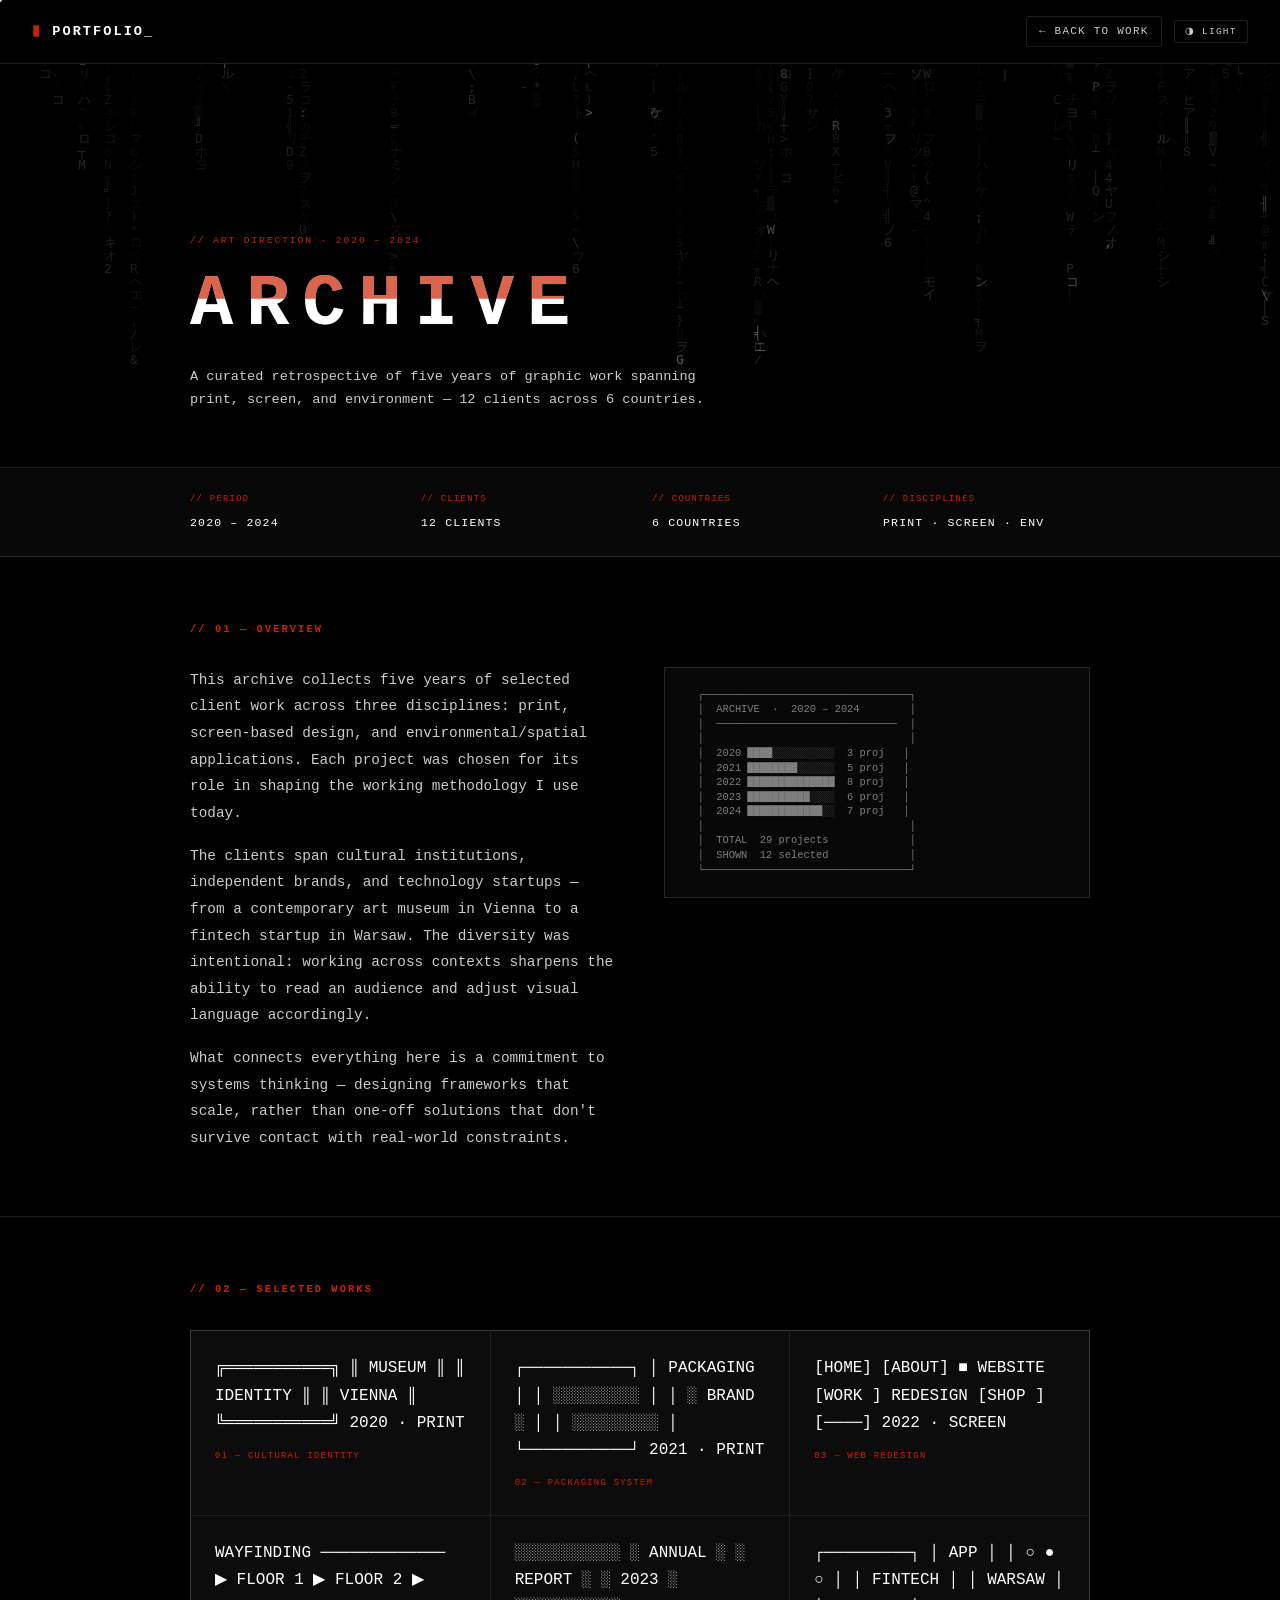
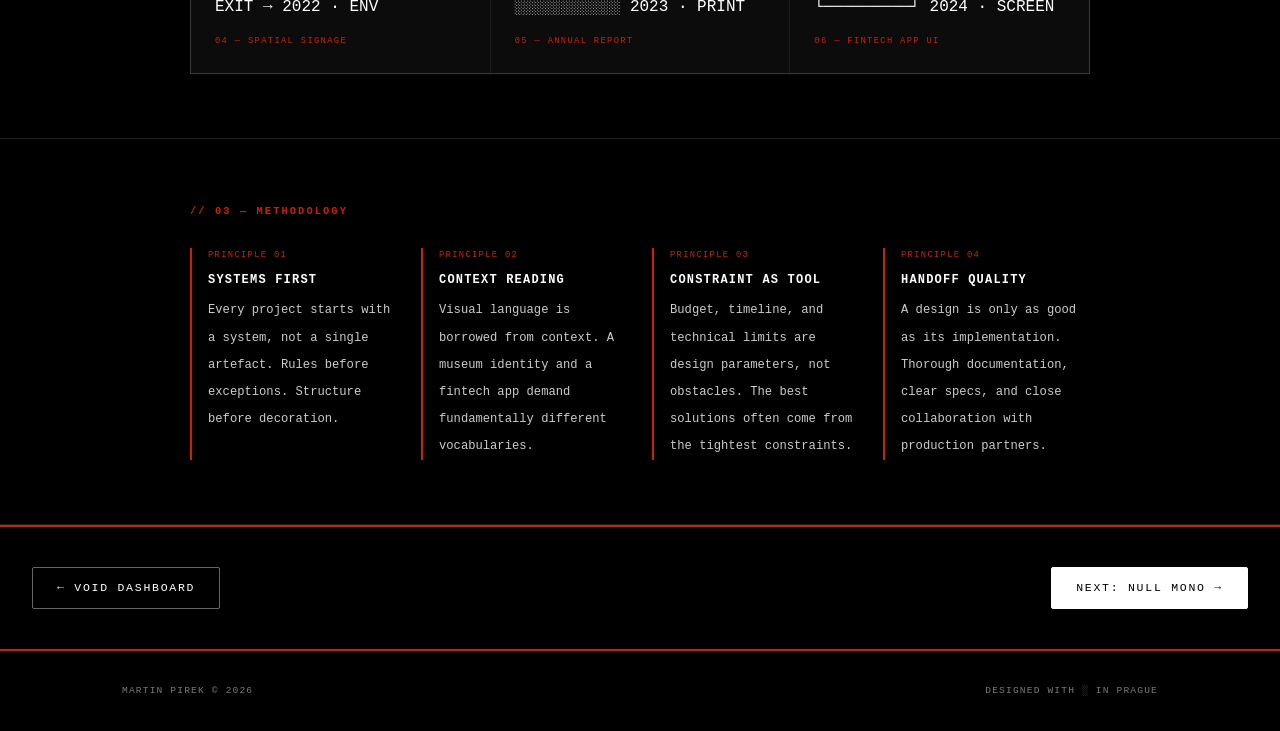
==== commit d9d0c032: "Add Zapletal Consulting subpage, fix nav and image paths - Add projects/zapletal-consulting.html (PF" ====
--- a/projects/archive.html
+++ b/projects/archive.html
@@ -11,7 +11,7 @@
   <canvas id="matrix-canvas"></canvas>
 
   <nav id="navbar">
-    <div class="nav-brand"><span class="nav-cursor">▮</span> PORTFOLIO_</div>
+    <a href="../index.html" class="nav-brand"><span class="nav-cursor">▮</span> PORTFOLIO_</a>
     <div style="display:flex;gap:0.75rem;align-items:center;">
       <a href="../index.html#work" class="nav-back">← BACK TO WORK</a>
       <button class="theme-toggle" id="theme-toggle" aria-label="Toggle light/dark mode">
